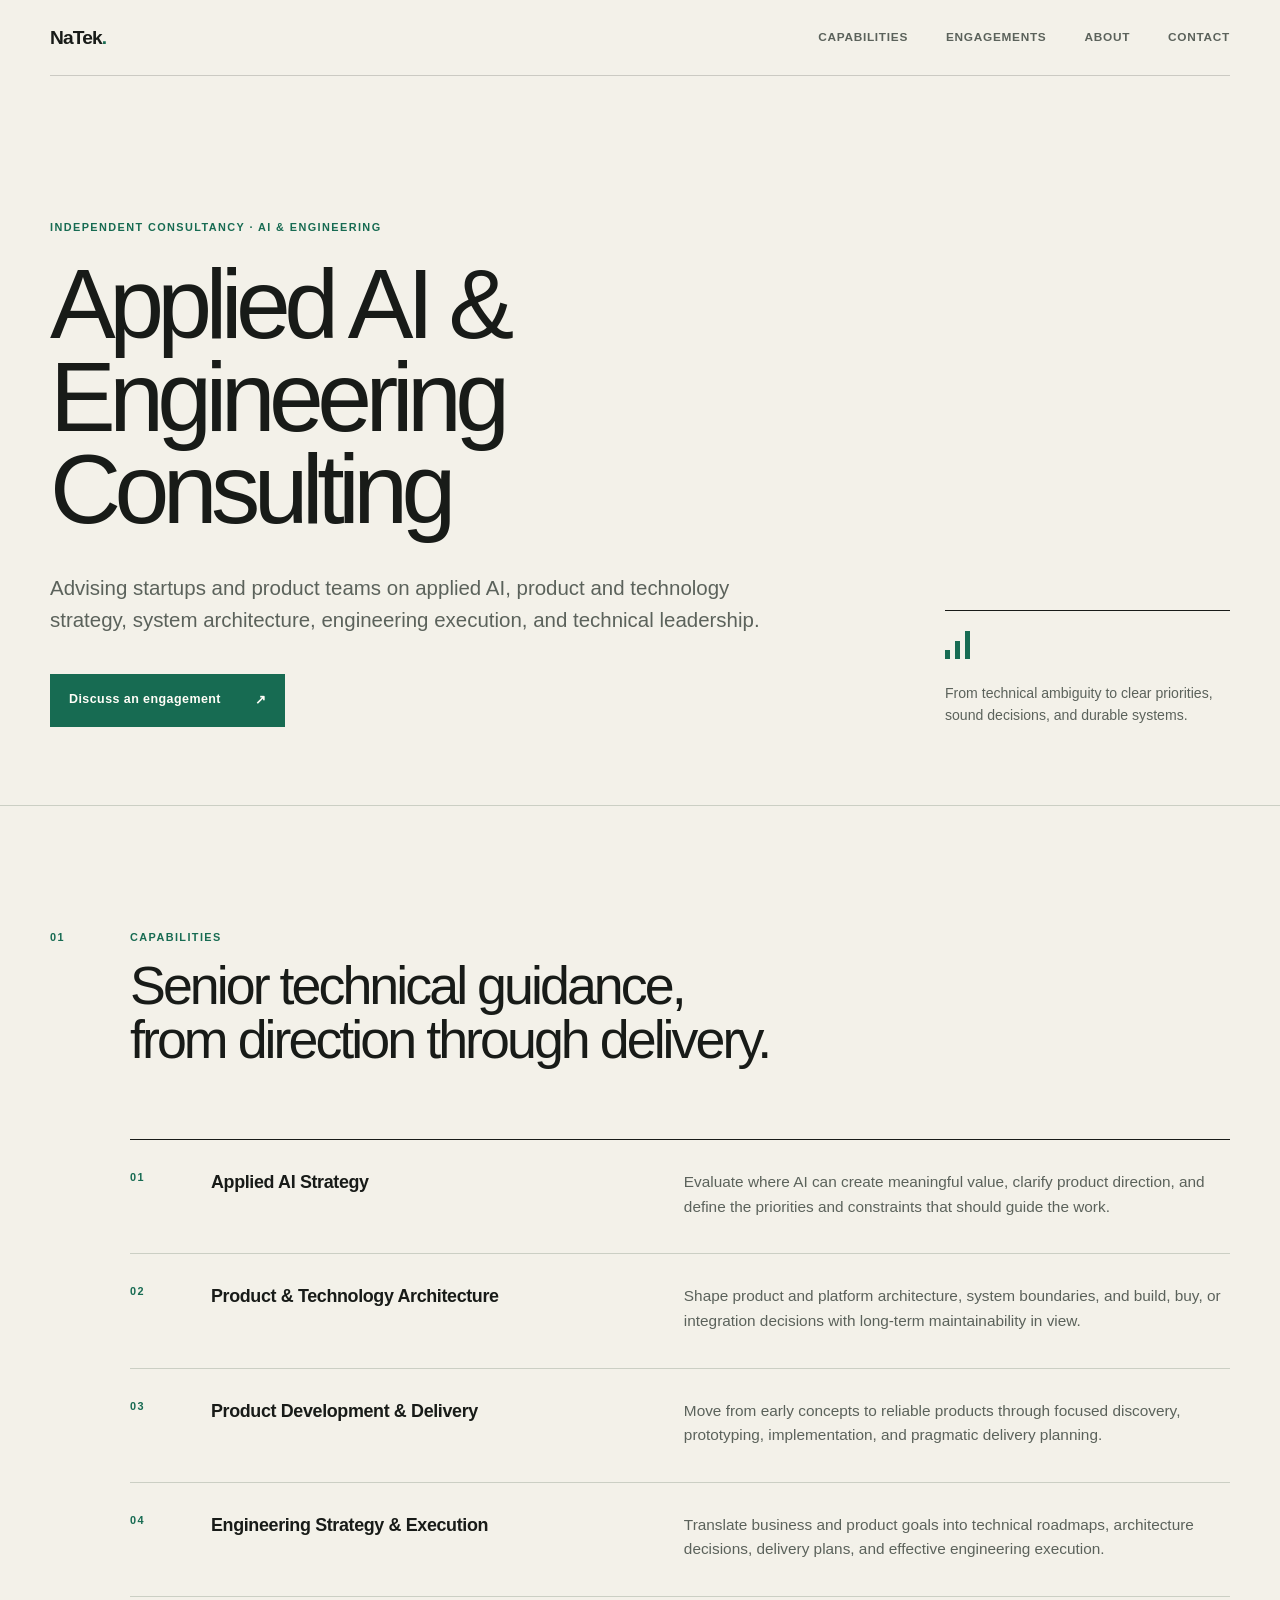
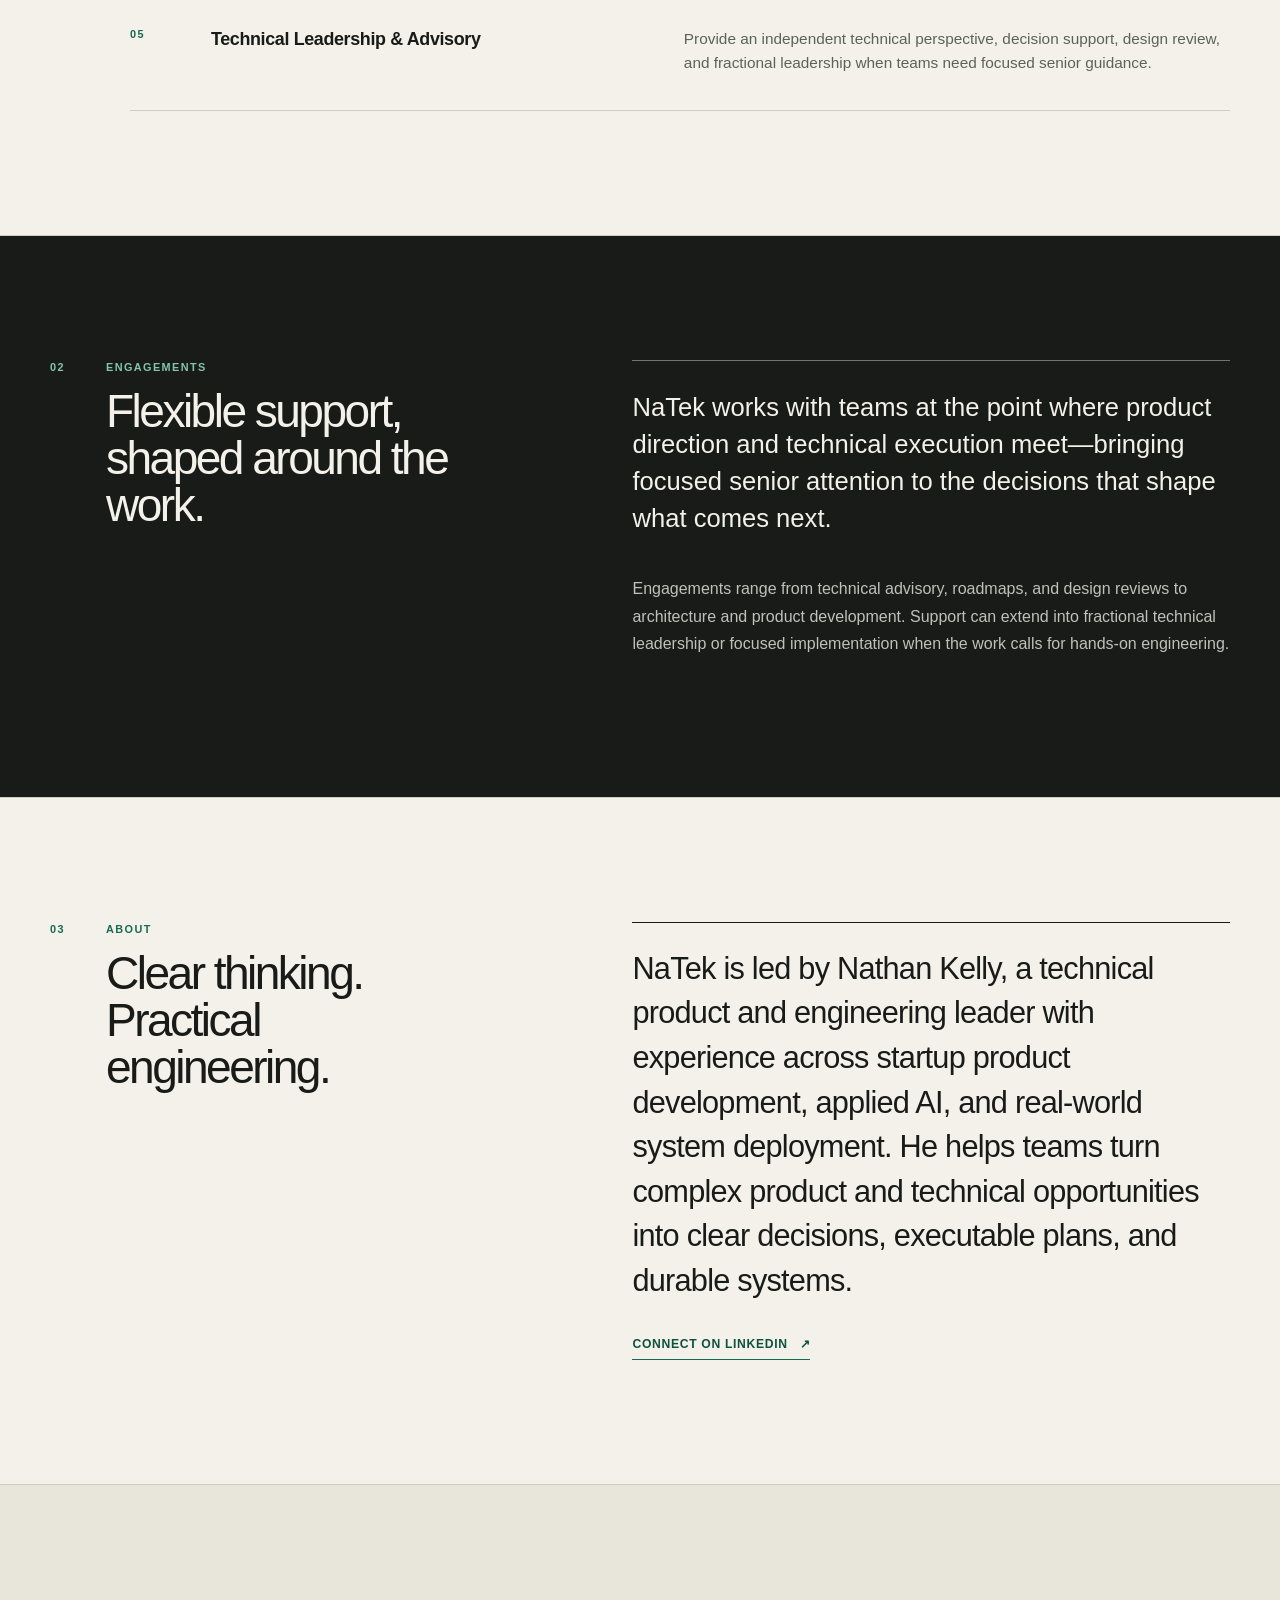
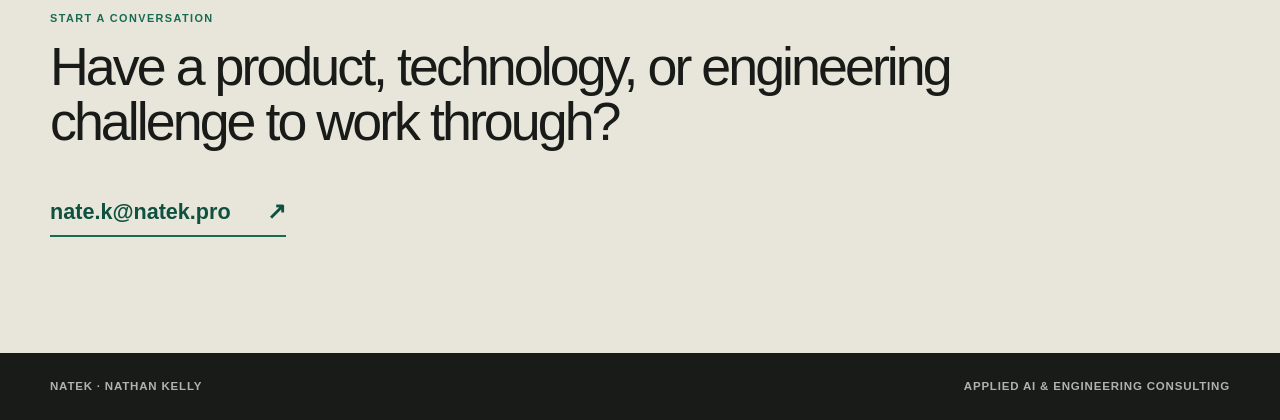
==== index.html @ e774950e "codex initial build" ====
<!doctype html>
<html lang="en">
  <head>
    <meta charset="utf-8" />
    <meta name="viewport" content="width=device-width, initial-scale=1" />
    <title>NaTek | Applied AI &amp; Engineering Consulting</title>
    <meta
      name="description"
      content="NaTek advises startups and product teams on applied AI, product and technology strategy, system architecture, engineering execution, and technical leadership."
    />
    <meta name="theme-color" content="#f3f1e9" />
    <link rel="canonical" href="https://natek.pro/" />
    <link rel="icon" href="/favicon.svg" type="image/svg+xml" />

    <meta property="og:type" content="website" />
    <meta property="og:site_name" content="NaTek" />
    <meta property="og:title" content="NaTek | Applied AI &amp; Engineering Consulting" />
    <meta
      property="og:description"
      content="NaTek advises startups and product teams on applied AI, product and technology strategy, system architecture, engineering execution, and technical leadership."
    />
    <meta property="og:url" content="https://natek.pro/" />

    <meta name="twitter:card" content="summary" />
    <meta name="twitter:title" content="NaTek | Applied AI &amp; Engineering Consulting" />
    <meta
      name="twitter:description"
      content="Independent applied AI and engineering consulting for startups and product teams."
    />

    <link rel="stylesheet" href="/styles.css" />
  </head>
  <body>
    <a class="skip-link" href="#main-content">Skip to main content</a>

    <header class="site-header">
      <div class="shell header-inner">
        <a class="wordmark" href="#top" aria-label="NaTek home">NaTek<span aria-hidden="true">.</span></a>
        <nav aria-label="Primary navigation">
          <a href="#capabilities">Capabilities</a>
          <a href="#engagements">Engagements</a>
          <a href="#about">About</a>
          <a href="#contact">Contact</a>
        </nav>
      </div>
    </header>

    <main id="main-content">
      <section class="hero" id="top" aria-labelledby="hero-title">
        <div class="shell hero-grid">
          <div class="hero-copy">
            <p class="eyebrow">Independent consultancy · AI &amp; Engineering</p>
            <h1 id="hero-title">Applied AI &amp;<br />Engineering Consulting</h1>
            <p class="hero-intro">
              Advising startups and product teams on applied AI, product and technology strategy,
              system architecture, engineering execution, and technical leadership.
            </p>
            <a class="button" href="mailto:nate.k@natek.pro">
              Discuss an engagement
              <span aria-hidden="true">↗</span>
            </a>
          </div>

          <aside class="hero-note" aria-label="Consulting focus">
            <div class="focus-mark" aria-hidden="true">
              <span></span>
              <span></span>
              <span></span>
            </div>
            <p>From technical ambiguity to clear priorities, sound decisions, and durable systems.</p>
          </aside>
        </div>
      </section>

      <section class="section capabilities" id="capabilities" aria-labelledby="capabilities-title">
        <div class="shell">
          <div class="section-heading">
            <p class="section-number">01</p>
            <div>
              <p class="eyebrow">Capabilities</p>
              <h2 id="capabilities-title">Senior technical guidance, from direction through delivery.</h2>
            </div>
          </div>

          <div class="capability-list">
            <article>
              <p class="item-number">01</p>
              <h3>Applied AI Strategy</h3>
              <p>Evaluate where AI can create meaningful value, clarify product direction, and define the priorities and constraints that should guide the work.</p>
            </article>
            <article>
              <p class="item-number">02</p>
              <h3>Product &amp; Technology Architecture</h3>
              <p>Shape product and platform architecture, system boundaries, and build, buy, or integration decisions with long-term maintainability in view.</p>
            </article>
            <article>
              <p class="item-number">03</p>
              <h3>Product Development &amp; Delivery</h3>
              <p>Move from early concepts to reliable products through focused discovery, prototyping, implementation, and pragmatic delivery planning.</p>
            </article>
            <article>
              <p class="item-number">04</p>
              <h3>Engineering Strategy &amp; Execution</h3>
              <p>Translate business and product goals into technical roadmaps, architecture decisions, delivery plans, and effective engineering execution.</p>
            </article>
            <article>
              <p class="item-number">05</p>
              <h3>Technical Leadership &amp; Advisory</h3>
              <p>Provide an independent technical perspective, decision support, design review, and fractional leadership when teams need focused senior guidance.</p>
            </article>
          </div>
        </div>
      </section>

      <section class="section engagements" id="engagements" aria-labelledby="engagements-title">
        <div class="shell engagement-grid">
          <div class="section-heading compact">
            <p class="section-number">02</p>
            <div>
              <p class="eyebrow">Engagements</p>
              <h2 id="engagements-title">Flexible support, shaped around the work.</h2>
            </div>
          </div>

          <div class="engagement-copy">
            <p class="lead">
              NaTek works with teams at the point where product direction and technical execution
              meet—bringing focused senior attention to the decisions that shape what comes next.
            </p>
            <p>
              Engagements range from technical advisory, roadmaps, and design reviews to architecture
              and product development. Support can extend into fractional technical leadership or
              focused implementation when the work calls for hands-on engineering.
            </p>
          </div>
        </div>
      </section>

      <section class="section about" id="about" aria-labelledby="about-title">
        <div class="shell about-grid">
          <div class="section-heading compact">
            <p class="section-number">03</p>
            <div>
              <p class="eyebrow">About</p>
              <h2 id="about-title">Clear thinking. Practical engineering.</h2>
            </div>
          </div>

          <div class="about-copy">
            <p class="about-statement">
              NaTek is led by Nathan Kelly, a technical product and engineering leader with
              experience across startup product development, applied AI, and real-world system
              deployment. He helps teams turn complex product and technical opportunities into
              clear decisions, executable plans, and durable systems.
            </p>
            <a class="profile-link" href="https://www.linkedin.com/in/natejkelly/" rel="me">
              Connect on LinkedIn
              <span aria-hidden="true">↗</span>
            </a>
          </div>
        </div>
      </section>

      <section class="contact" id="contact" aria-labelledby="contact-title">
        <div class="shell contact-inner">
          <p class="eyebrow">Start a conversation</p>
          <h2 id="contact-title">Have a product, technology, or engineering challenge to work through?</h2>
          <a class="contact-link" href="mailto:nate.k@natek.pro">
            nate.k@natek.pro
            <span aria-hidden="true">↗</span>
          </a>
        </div>
      </section>
    </main>

    <footer class="site-footer">
      <div class="shell footer-inner">
        <p>NaTek · Nathan Kelly</p>
        <p>Applied AI &amp; Engineering Consulting</p>
      </div>
    </footer>
  </body>
</html>
---- styles.css ----
:root {
  --paper: #f3f1e9;
  --paper-deep: #e8e5db;
  --ink: #181b18;
  --muted: #5b625b;
  --line: #cbcfc4;
  --accent: #176b52;
  --accent-dark: #0f513f;
  --white: #fffdf7;
  --shell: min(1180px, calc(100vw - 48px));
}

* {
  box-sizing: border-box;
}

html {
  scroll-behavior: smooth;
}

body {
  margin: 0;
  background: var(--paper);
  color: var(--ink);
  font-family: Inter, ui-sans-serif, -apple-system, BlinkMacSystemFont, "Segoe UI", sans-serif;
  font-size: 16px;
  line-height: 1.6;
  text-rendering: optimizeLegibility;
  -webkit-font-smoothing: antialiased;
}

a {
  color: inherit;
}

.shell {
  width: var(--shell);
  margin-inline: auto;
}

.skip-link {
  position: fixed;
  z-index: 20;
  top: 12px;
  left: 12px;
  padding: 10px 14px;
  background: var(--ink);
  color: var(--white);
  transform: translateY(-160%);
  transition: transform 160ms ease;
}

.skip-link:focus {
  transform: translateY(0);
}

.site-header {
  position: absolute;
  z-index: 10;
  top: 0;
  right: 0;
  left: 0;
}

.header-inner {
  display: flex;
  align-items: center;
  justify-content: space-between;
  padding-block: 28px;
  border-bottom: 1px solid color-mix(in srgb, var(--ink) 18%, transparent);
}

.wordmark {
  font-size: 1.2rem;
  font-weight: 760;
  letter-spacing: -0.045em;
  line-height: 1;
  text-decoration: none;
}

.wordmark span {
  color: var(--accent);
}

nav {
  display: flex;
  gap: clamp(18px, 3vw, 38px);
}

nav a {
  color: var(--muted);
  font-size: 0.74rem;
  font-weight: 650;
  letter-spacing: 0.06em;
  text-decoration: none;
  text-transform: uppercase;
  transition: color 160ms ease;
}

nav a:hover {
  color: var(--accent);
}

.hero {
  display: flex;
  min-height: 760px;
  padding-top: 130px;
  border-bottom: 1px solid var(--line);
}

.hero-grid {
  display: grid;
  grid-template-columns: minmax(0, 1fr) 285px;
  gap: clamp(56px, 10vw, 150px);
  align-items: end;
  padding-block: 90px 78px;
}

.eyebrow,
.section-number,
.item-number {
  margin: 0;
  color: var(--accent);
  font-size: 0.68rem;
  font-weight: 760;
  letter-spacing: 0.13em;
  line-height: 1.3;
  text-transform: uppercase;
}

h1,
h2,
h3,
p {
  margin-top: 0;
}

h1 {
  max-width: 880px;
  margin-block: 24px 36px;
  font-size: clamp(3.8rem, 7.7vw, 7rem);
  font-weight: 520;
  letter-spacing: -0.067em;
  line-height: 0.94;
}

.hero-intro {
  max-width: 740px;
  margin-bottom: 38px;
  color: var(--muted);
  font-size: clamp(1.08rem, 1.6vw, 1.3rem);
  line-height: 1.55;
}

.button {
  display: inline-flex;
  gap: 34px;
  align-items: center;
  padding: 15px 18px;
  border: 1px solid var(--accent);
  background: var(--accent);
  color: var(--white);
  font-size: 0.78rem;
  font-weight: 720;
  letter-spacing: 0.035em;
  text-decoration: none;
  transition: background-color 160ms ease, border-color 160ms ease, transform 160ms ease;
}

.button:hover {
  border-color: var(--accent-dark);
  background: var(--accent-dark);
  transform: translateY(-2px);
}

.button span,
.contact-link span {
  font-size: 1.05em;
}

.hero-note {
  align-self: end;
  padding-top: 20px;
  border-top: 1px solid var(--ink);
}

.hero-note p {
  margin: 24px 0 0;
  color: var(--muted);
  font-size: 0.88rem;
  line-height: 1.55;
}

.focus-mark {
  display: flex;
  gap: 5px;
  align-items: end;
  height: 28px;
}

.focus-mark span {
  display: block;
  width: 5px;
  background: var(--accent);
}

.focus-mark span:nth-child(1) {
  height: 9px;
}

.focus-mark span:nth-child(2) {
  height: 18px;
}

.focus-mark span:nth-child(3) {
  height: 28px;
}

.section {
  padding-block: 124px;
  border-bottom: 1px solid var(--line);
}

.section-heading {
  display: grid;
  grid-template-columns: 80px minmax(0, 640px);
  margin-bottom: 72px;
}

.section-heading h2,
.contact h2 {
  margin: 14px 0 0;
  font-size: clamp(2.25rem, 4.2vw, 4.15rem);
  font-weight: 520;
  letter-spacing: -0.055em;
  line-height: 1.02;
}

.capability-list {
  margin-left: 80px;
  border-top: 1px solid var(--ink);
}

.capability-list article {
  display: grid;
  grid-template-columns: 55px minmax(240px, 0.9fr) minmax(300px, 1.1fr);
  gap: 26px;
  padding-block: 30px 34px;
  border-bottom: 1px solid var(--line);
}

.capability-list h3 {
  margin: 0;
  font-size: 1.12rem;
  font-weight: 650;
  letter-spacing: -0.02em;
  line-height: 1.35;
}

.capability-list article > p:last-child {
  max-width: 600px;
  margin: 0;
  color: var(--muted);
  font-size: 0.96rem;
}

.engagements {
  background: var(--ink);
  color: var(--paper);
}

.engagement-grid,
.about-grid {
  display: grid;
  grid-template-columns: minmax(320px, 0.85fr) minmax(360px, 1.15fr);
  gap: clamp(70px, 11vw, 150px);
}

.section-heading.compact {
  grid-template-columns: 56px minmax(0, 1fr);
  margin-bottom: 0;
}

.engagements .section-number,
.engagements .eyebrow {
  color: #82c5af;
}

.engagements .section-heading h2 {
  font-size: clamp(2.2rem, 3.6vw, 3.65rem);
}

.engagement-copy {
  padding-top: 2px;
  border-top: 1px solid #70766f;
}

.engagement-copy p {
  color: #bdc2ba;
  font-size: 1rem;
  line-height: 1.7;
}

.engagement-copy .lead {
  margin-block: 26px 38px;
  color: var(--paper);
  font-size: clamp(1.35rem, 2vw, 1.75rem);
  line-height: 1.45;
}

.about-grid {
  align-items: start;
}

.about .section-heading h2 {
  font-size: clamp(2.2rem, 3.6vw, 3.65rem);
}

.about-copy {
  padding-top: 24px;
  border-top: 1px solid var(--ink);
}

.about-statement {
  margin: 0;
  font-size: clamp(1.4rem, 2.4vw, 2rem);
  letter-spacing: -0.025em;
  line-height: 1.45;
}

.profile-link {
  display: inline-flex;
  gap: 12px;
  align-items: center;
  margin-top: 32px;
  padding-bottom: 4px;
  border-bottom: 1px solid var(--accent);
  color: var(--accent-dark);
  font-size: 0.76rem;
  font-weight: 720;
  letter-spacing: 0.055em;
  text-decoration: none;
  text-transform: uppercase;
  transition: color 160ms ease, border-color 160ms ease;
}

.profile-link:hover {
  border-color: var(--ink);
  color: var(--ink);
}

.contact {
  padding-block: 126px 116px;
  background: var(--paper-deep);
}

.contact-inner {
  display: flex;
  flex-direction: column;
  align-items: flex-start;
}

.contact h2 {
  max-width: 920px;
  margin-bottom: 48px;
}

.contact-link {
  display: inline-flex;
  gap: 36px;
  align-items: center;
  padding-bottom: 7px;
  border-bottom: 2px solid var(--accent);
  color: var(--accent-dark);
  font-size: clamp(1.05rem, 2vw, 1.35rem);
  font-weight: 680;
  line-height: 1.4;
  text-decoration: none;
  transition: color 160ms ease, border-color 160ms ease;
}

.contact-link:hover {
  border-color: var(--ink);
  color: var(--ink);
}

.site-footer {
  padding-block: 24px;
  background: var(--ink);
  color: #aeb4ac;
}

.footer-inner {
  display: flex;
  justify-content: space-between;
}

.footer-inner p {
  margin: 0;
  font-size: 0.72rem;
  font-weight: 650;
  letter-spacing: 0.07em;
  text-transform: uppercase;
}

:focus-visible {
  outline: 3px solid #dc7e3b;
  outline-offset: 4px;
}

@media (max-width: 860px) {
  .hero {
    min-height: auto;
  }

  .hero-grid {
    grid-template-columns: 1fr;
    gap: 64px;
    padding-block: 90px 62px;
  }

  .hero-note {
    max-width: 420px;
  }

  .capability-list article {
    grid-template-columns: 44px minmax(210px, 0.8fr) minmax(260px, 1.2fr);
    gap: 20px;
  }

  .engagement-grid,
  .about-grid {
    grid-template-columns: 1fr;
    gap: 64px;
  }
}

@media (max-width: 640px) {
  :root {
    --shell: min(100% - 36px, 1180px);
  }

  .header-inner {
    align-items: flex-start;
    padding-block: 20px;
  }

  nav {
    display: grid;
    grid-template-columns: repeat(2, auto);
    gap: 7px 18px;
  }

  nav a {
    font-size: 0.63rem;
  }

  .hero {
    padding-top: 108px;
  }

  .hero-grid {
    padding-block: 68px 52px;
  }

  h1 {
    margin-block: 20px 28px;
    font-size: clamp(3.15rem, 16vw, 4.35rem);
    letter-spacing: -0.064em;
  }

  .hero-intro {
    margin-bottom: 32px;
    font-size: 1.03rem;
  }

  .button {
    width: 100%;
    justify-content: space-between;
  }

  .section {
    padding-block: 84px;
  }

  .section-heading,
  .section-heading.compact {
    grid-template-columns: 38px minmax(0, 1fr);
    margin-bottom: 50px;
  }

  .section-heading h2,
  .contact h2 {
    font-size: clamp(2.25rem, 11vw, 3.25rem);
  }

  .capability-list {
    margin-left: 38px;
  }

  .capability-list article {
    grid-template-columns: 34px minmax(0, 1fr);
    gap: 10px 12px;
    padding-block: 25px 28px;
  }

  .capability-list article > p:last-child {
    grid-column: 2;
  }

  .engagement-grid,
  .about-grid {
    gap: 4px;
  }

  .engagements .section-heading,
  .about .section-heading {
    margin-bottom: 48px;
  }

  .engagement-copy .lead {
    margin-top: 24px;
    font-size: 1.3rem;
  }

  .about-statement {
    font-size: 1.38rem;
  }

  .contact {
    padding-block: 86px 78px;
  }

  .footer-inner {
    gap: 20px;
  }

  .footer-inner p:last-child {
    max-width: 190px;
    text-align: right;
  }
}

@media (prefers-reduced-motion: reduce) {
  html {
    scroll-behavior: auto;
  }

  *,
  *::before,
  *::after {
    scroll-behavior: auto !important;
    transition-duration: 0.01ms !important;
  }
}
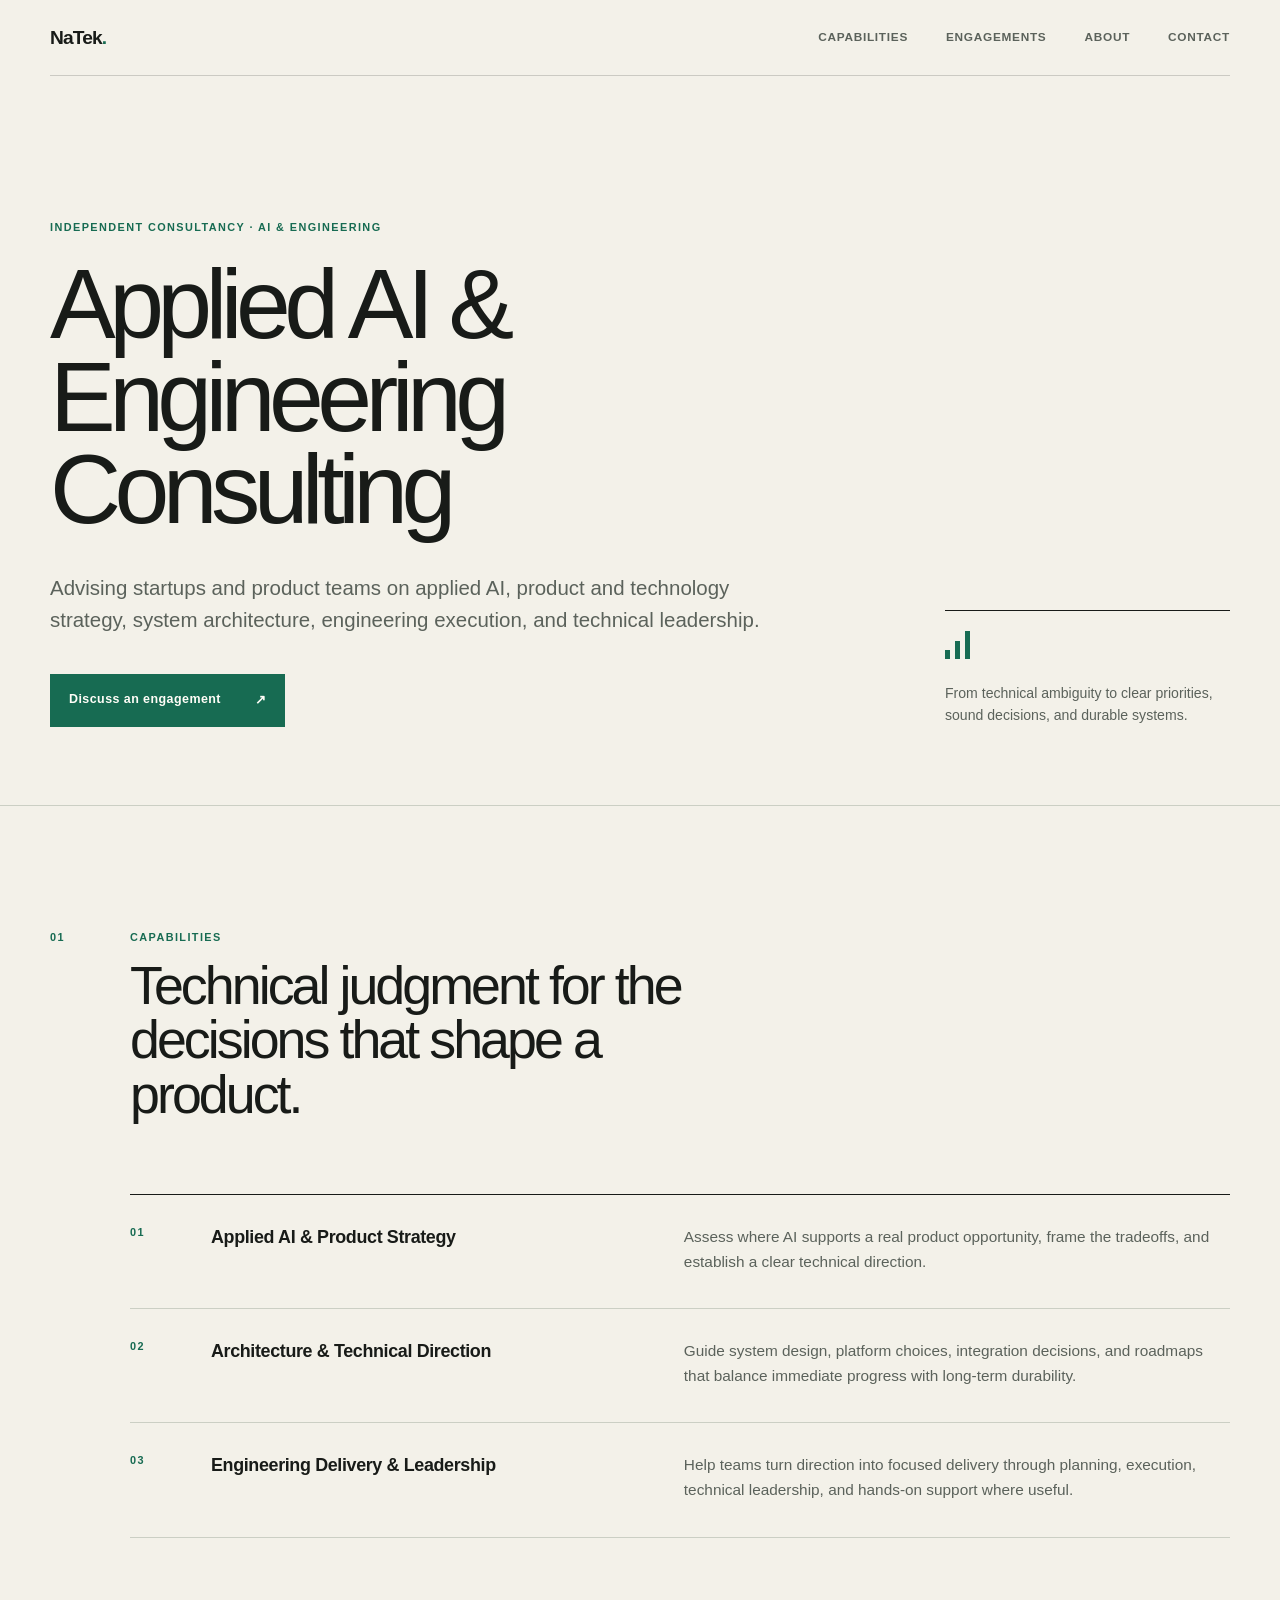
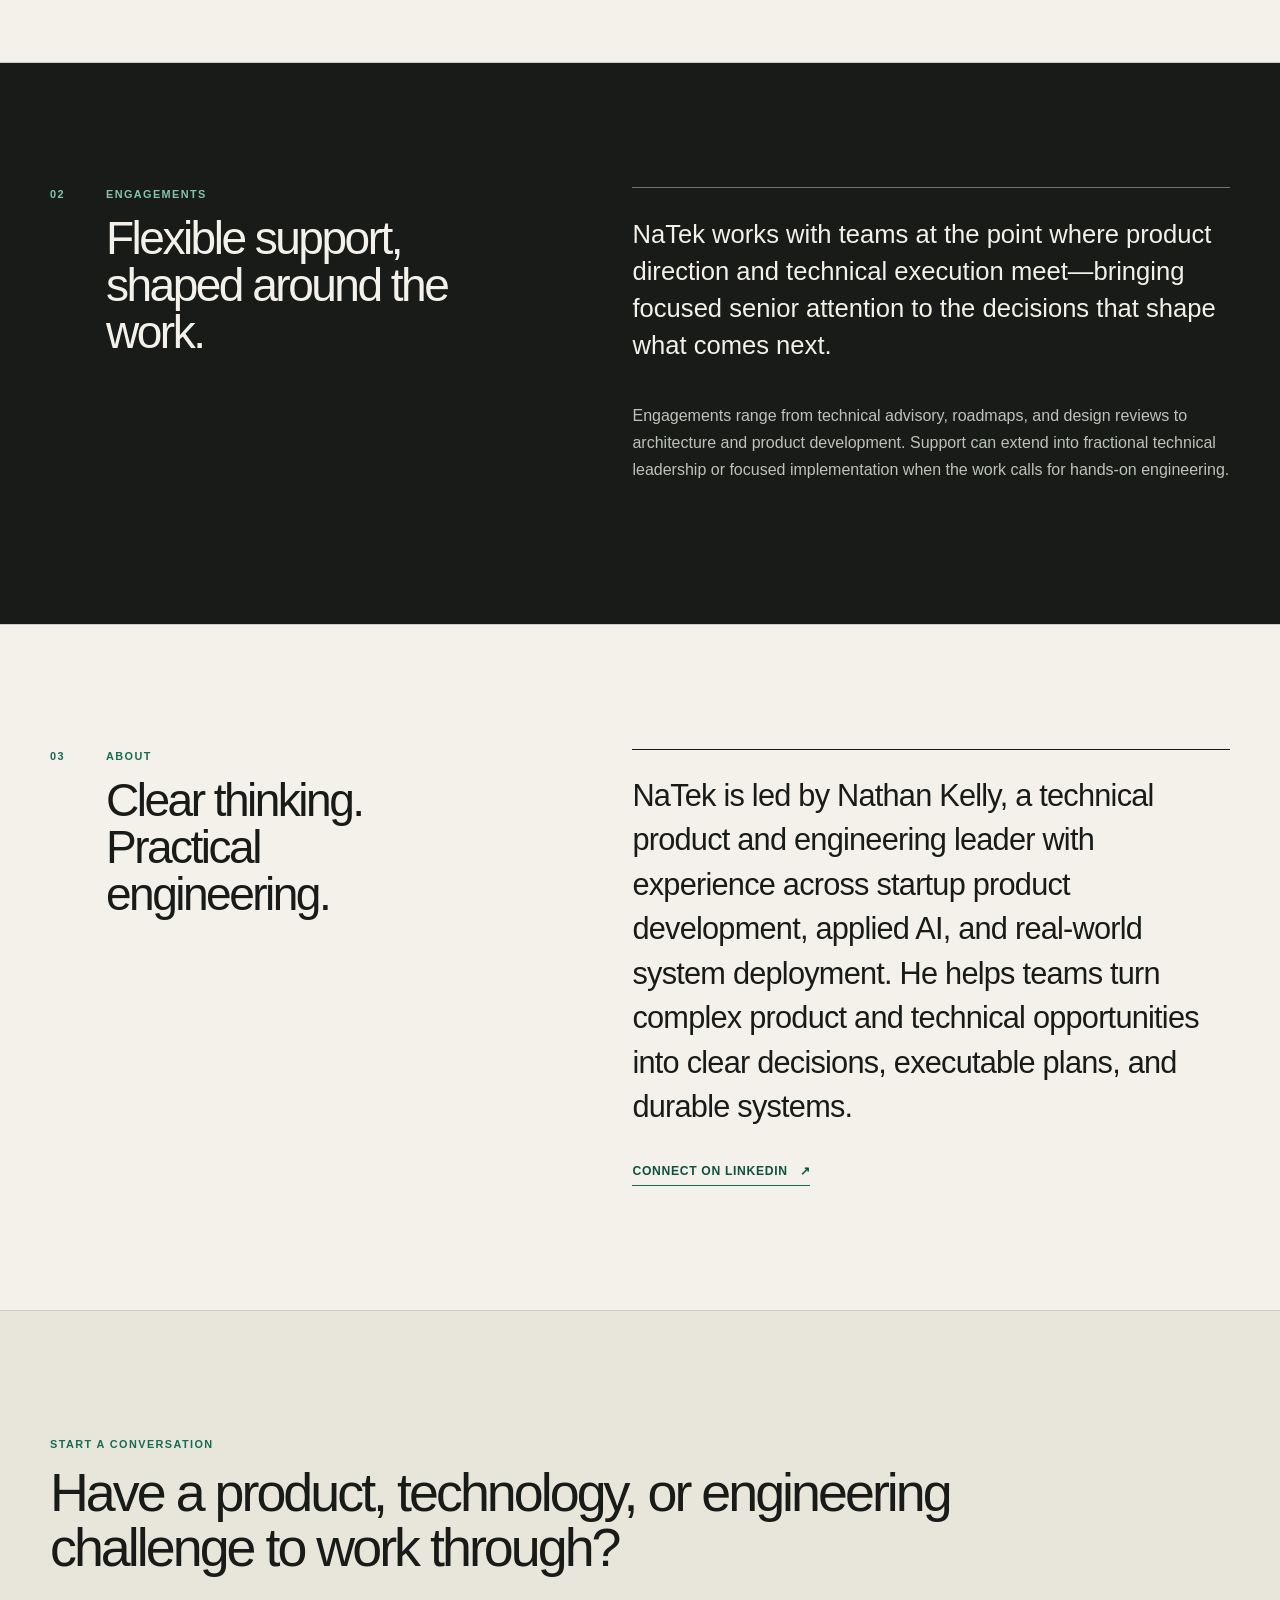
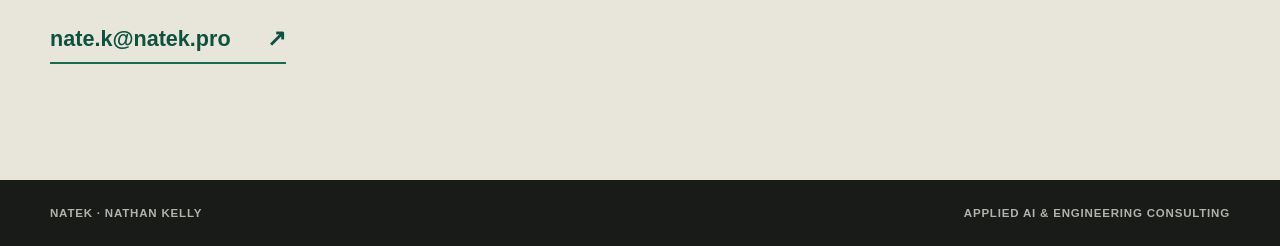
==== commit 4c31d8f5: "Simplify capabilities section" ====
--- a/index.html
+++ b/index.html
@@ -78,35 +78,25 @@
             <p class="section-number">01</p>
             <div>
               <p class="eyebrow">Capabilities</p>
-              <h2 id="capabilities-title">Senior technical guidance, from direction through delivery.</h2>
+              <h2 id="capabilities-title">Technical judgment for the decisions that shape a product.</h2>
             </div>
           </div>
 
           <div class="capability-list">
             <article>
               <p class="item-number">01</p>
-              <h3>Applied AI Strategy</h3>
-              <p>Evaluate where AI can create meaningful value, clarify product direction, and define the priorities and constraints that should guide the work.</p>
+              <h3>Applied AI &amp; Product Strategy</h3>
+              <p>Assess where AI supports a real product opportunity, frame the tradeoffs, and establish a clear technical direction.</p>
             </article>
             <article>
               <p class="item-number">02</p>
-              <h3>Product &amp; Technology Architecture</h3>
-              <p>Shape product and platform architecture, system boundaries, and build, buy, or integration decisions with long-term maintainability in view.</p>
+              <h3>Architecture &amp; Technical Direction</h3>
+              <p>Guide system design, platform choices, integration decisions, and roadmaps that balance immediate progress with long-term durability.</p>
             </article>
             <article>
               <p class="item-number">03</p>
-              <h3>Product Development &amp; Delivery</h3>
-              <p>Move from early concepts to reliable products through focused discovery, prototyping, implementation, and pragmatic delivery planning.</p>
-            </article>
-            <article>
-              <p class="item-number">04</p>
-              <h3>Engineering Strategy &amp; Execution</h3>
-              <p>Translate business and product goals into technical roadmaps, architecture decisions, delivery plans, and effective engineering execution.</p>
-            </article>
-            <article>
-              <p class="item-number">05</p>
-              <h3>Technical Leadership &amp; Advisory</h3>
-              <p>Provide an independent technical perspective, decision support, design review, and fractional leadership when teams need focused senior guidance.</p>
+              <h3>Engineering Delivery &amp; Leadership</h3>
+              <p>Help teams turn direction into focused delivery through planning, execution, technical leadership, and hands-on support where useful.</p>
             </article>
           </div>
         </div>
